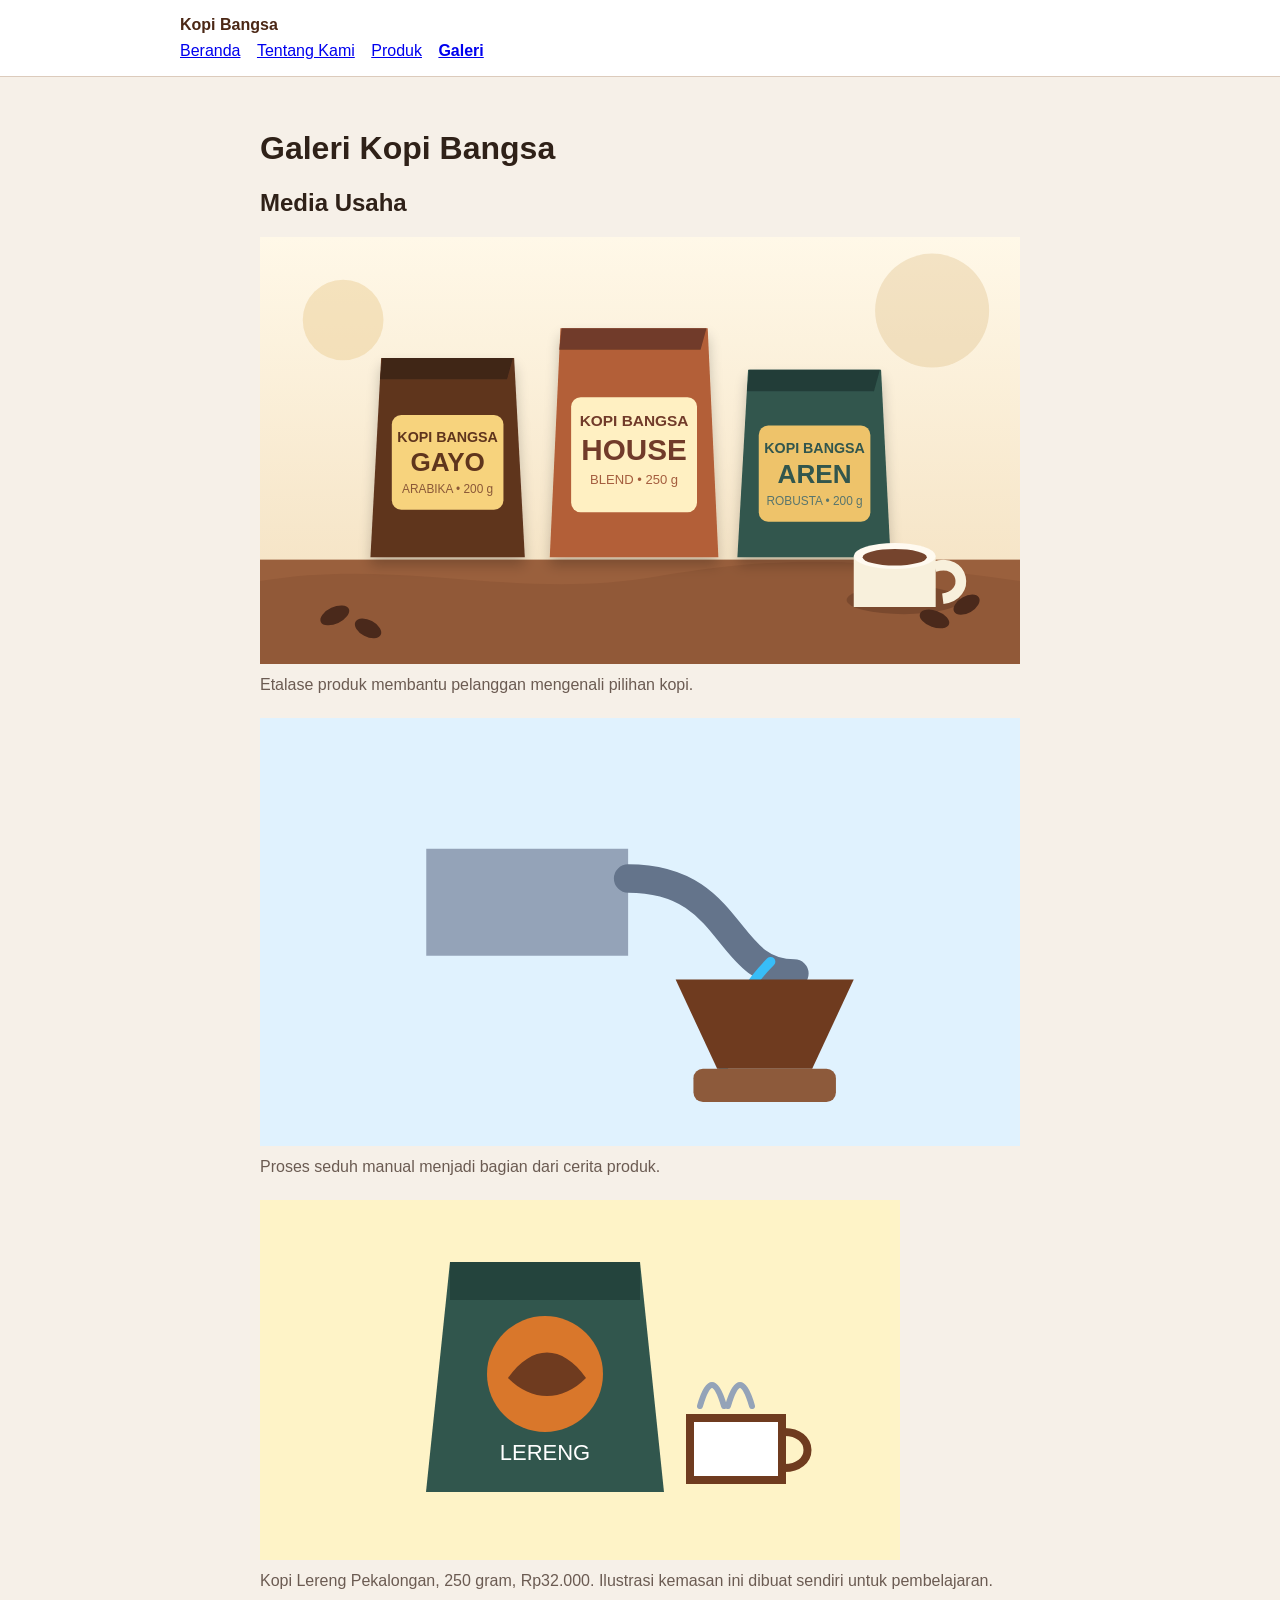
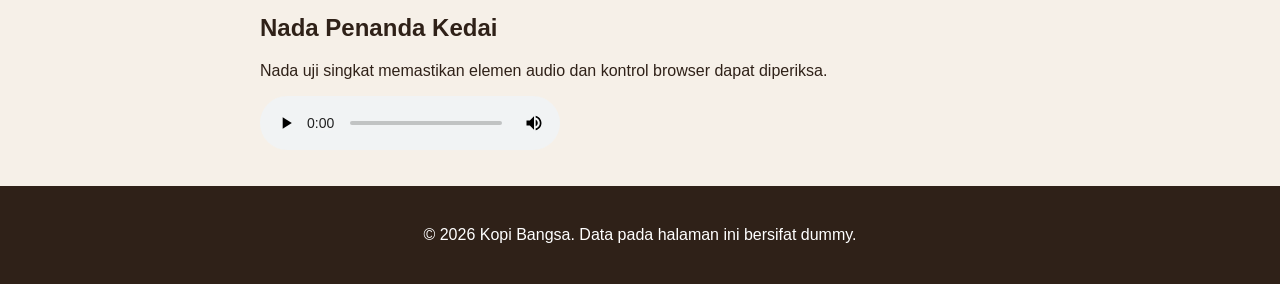
==== galeri.html @ 401be5bc "fix: rapikan lokasi halaman galeri" ====
<!doctype html>
<html lang="id">
  <head>
    <meta charset="utf-8" />
    <meta name="viewport" content="width=device-width, initial-scale=1" />
    <title>Galeri Kopi Bangsa - Website UMKM</title>
    <link rel="stylesheet" href="css/style.css" />
  </head>
  <body>
    <a class="skip-link" href="#konten">Lewati ke konten utama</a>
    <header class="site-header">
      <nav class="nav" aria-label="Navigasi utama">
        <a class="brand" href="index.html">Kopi Bangsa</a>
        <ul>
          <li><a href="index.html">Beranda</a></li>
          <li><a href="tentang.html">Tentang Kami</a></li>
          <li><a href="produk.html">Produk</a></li>
          <li><a aria-current="page" href="galeri.html">Galeri</a></li>
        </ul>
      </nav>
    </header>
    <main id="konten" class="page">
      <h1>Galeri Kopi Bangsa</h1>
      <section aria-labelledby="media-title">
        <h2 id="media-title">Media Usaha</h2>
        <div class="gallery-list">
          <figure class="media-card">
            <img src="assets/images/etalase-kopi.svg" alt="Etalase Kopi Bangsa berisi kemasan kopi lokal" />
            <figcaption>Etalase produk membantu pelanggan mengenali pilihan kopi.</figcaption>
          </figure>
          <figure class="media-card">
            <img src="assets/images/proses-seduh.svg" alt="Barista menuang air panas ke dripper kopi" />
            <figcaption>Proses seduh manual menjadi bagian dari cerita produk.</figcaption>
          </figure>
          <figure class="media-card">
            <img src="assets/images/produk-kopi-640.svg" srcset="assets/images/produk-kopi-640.svg 640w, assets/images/produk-kopi-960.svg 960w" sizes="(max-width: 700px) 100vw, 640px" alt="Kemasan Kopi Lereng Pekalongan berwarna hijau di samping cangkir seduh" />
            <figcaption>Kopi Lereng Pekalongan, 250 gram, Rp32.000. Ilustrasi kemasan ini dibuat sendiri untuk pembelajaran.</figcaption>
          </figure>
        </div>
      </section>
      <section aria-labelledby="audio-title">
        <h2 id="audio-title">Nada Penanda Kedai</h2>
        <p id="audio-note">Nada uji singkat memastikan elemen audio dan kontrol browser dapat diperiksa.</p>
        <audio controls aria-describedby="audio-note" src="[data-uri]">
          Browser Anda tidak mendukung pemutar audio.
        </audio>
      </section>
    </main>
    <footer class="site-footer">
      <p>&copy; 2026 Kopi Bangsa. Data pada halaman ini bersifat dummy.</p>
    </footer>
  </body>
</html>
---- css/style.css ----
body {
    margin: 0;
    color: #2f2118;
    background: #f6f0e8;
    font-family: Arial, sans-serif;
}

.page {
    max-width: 760px;
    margin: 0 auto;
    padding: 32px 20px;
}

.hero {
    padding: 36px;
    color: white;
    background: #6f3b1f;
    border-radius: 24px;
}

.hero img {
    display: block;
    width: 100%;
    margin-top: 24px;
}

.eyebrow {
    margin: 0 0 8px;
    letter-spacing: 0.14em;
    text-transform: uppercase;
}

.product-list {
    padding: 0;
}

.product-card {
    margin: 16px 0;
    padding: 20px;
    background: #fff;
    border-left: 5px solid #d9772b;
}

.price {
    font-weight: 700;
}

.business-info {
    margin-top: 28px;
    padding: 24px;
    background: #fff;
    border-left: 5px solid #d9772b;
}

.contact-info {
    margin-top: 28px;
    padding: 24px;
    background: #fff;
    border-left: 5px solid #31564d;
}

.contact-info address {
    line-height: 1.6;
    font-style: normal;
}

button {
    padding: 12px 18px;
    color: #2f2118;
    font-weight: 700;
    cursor: pointer;
    background: #ffd166;
    border: 0;
    border-radius: 999px;
}

.skip-link {
    position: absolute;
    left: -9999px;
    padding: 8px 12px;
    color: white;
    background: #2f2118;
}

.skip-link:focus {
    top: 8px;
    left: 8px;
}

.site-header {
    padding: 16px 20px;
    background: white;
    border-bottom: 1px solid #dccbbc;
}

.nav {
    max-width: 920px;
    margin: 0 auto;
}

.brand {
    display: inline-block;
    margin-bottom: 8px;
    color: #4b2715;
    font-weight: 800;
    text-decoration: none;
}

.nav ul {
    padding: 0;
    margin: 0;
    list-style: none;
}

.nav li {
    display: inline-block;
    margin-right: 12px;
}

.nav a[aria-current="page"] {
    font-weight: 800;
}

a:focus-visible,
button:focus-visible {
    outline: 3px solid #2563eb;
    outline-offset: 3px;
}

.site-footer {
    padding: 24px 20px;
    color: white;
    text-align: center;
    background: #2f2118;
}

img {
    max-width: 100%;
    height: auto;
}

figure {
    margin: 0 0 24px;
}

figcaption {
    margin-top: 8px;
    color: #6b5b52;
}

table {
    width: 100%;
    border-collapse: collapse;
}

caption {
    margin-bottom: 8px;
    font-weight: 700;
    text-align: left;
}

th,
td {
    padding: 10px;
    text-align: left;
    border: 1px solid #dccbbc;
}
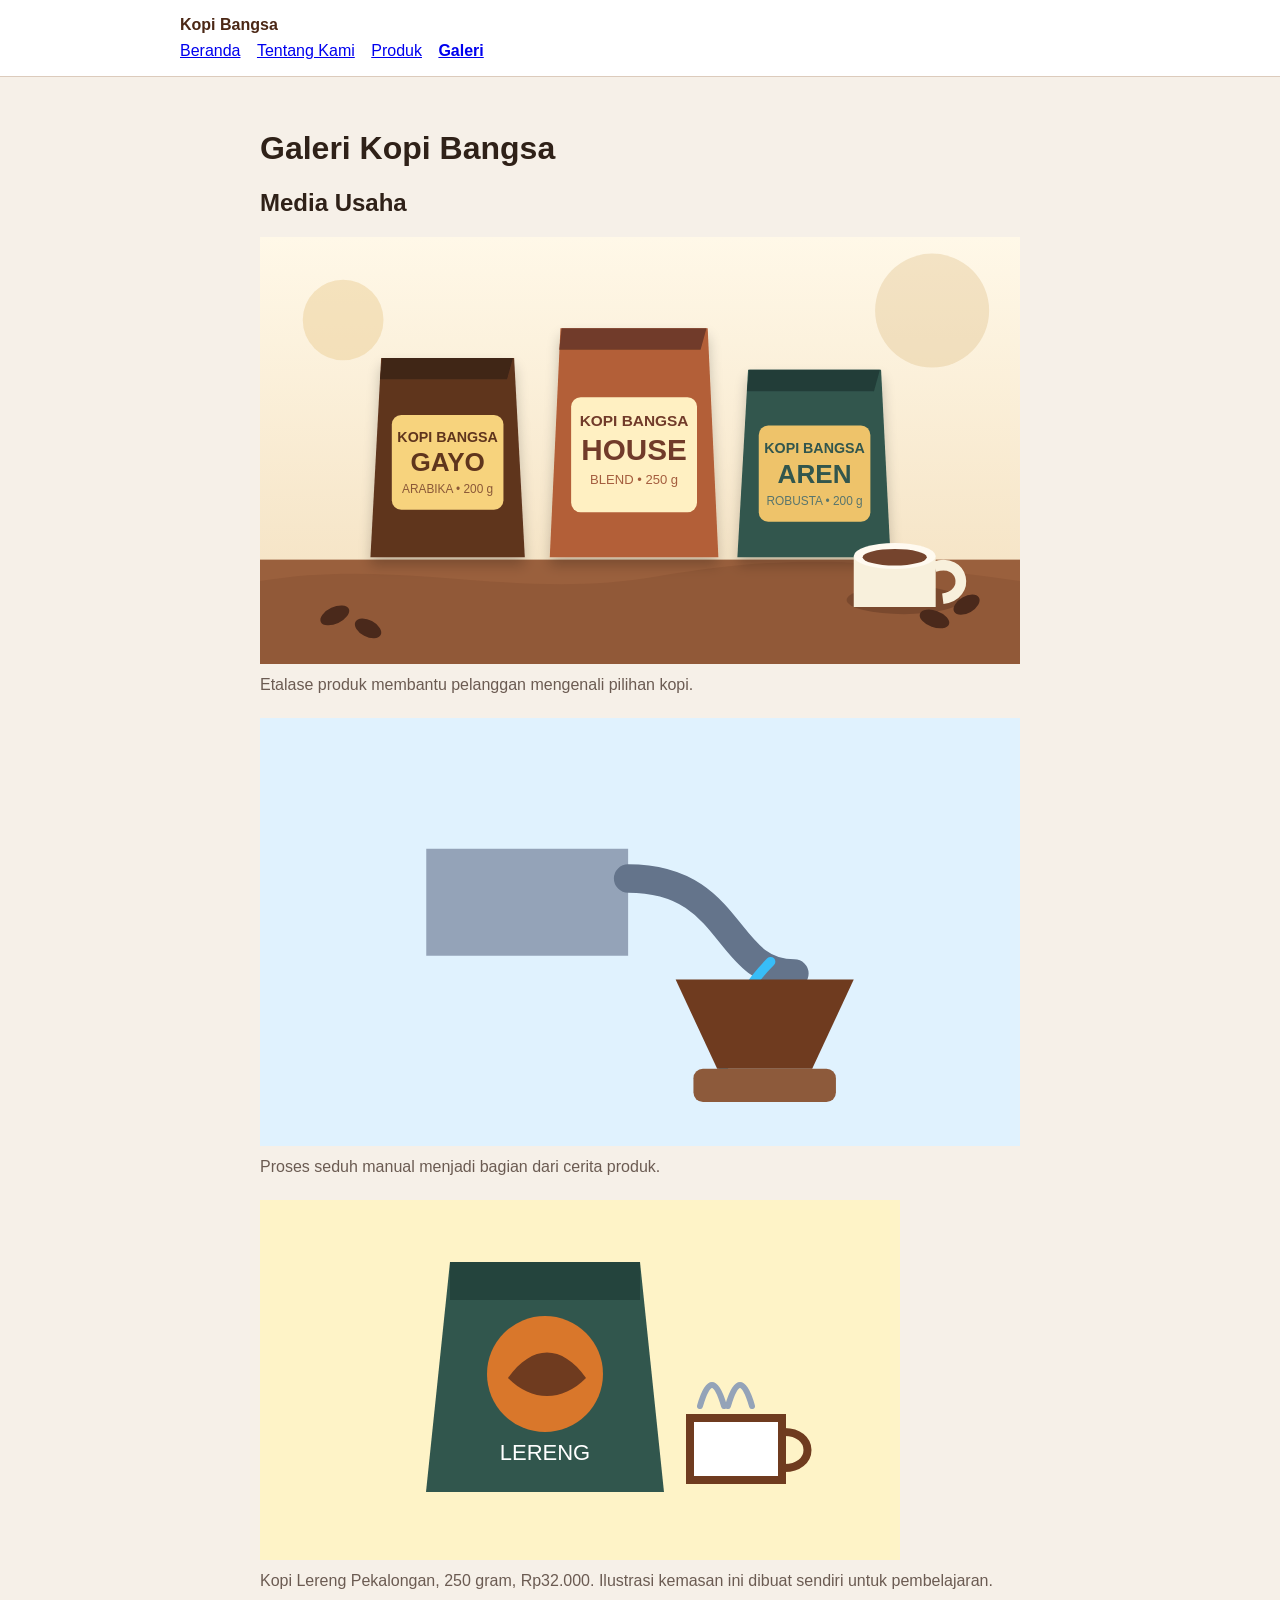
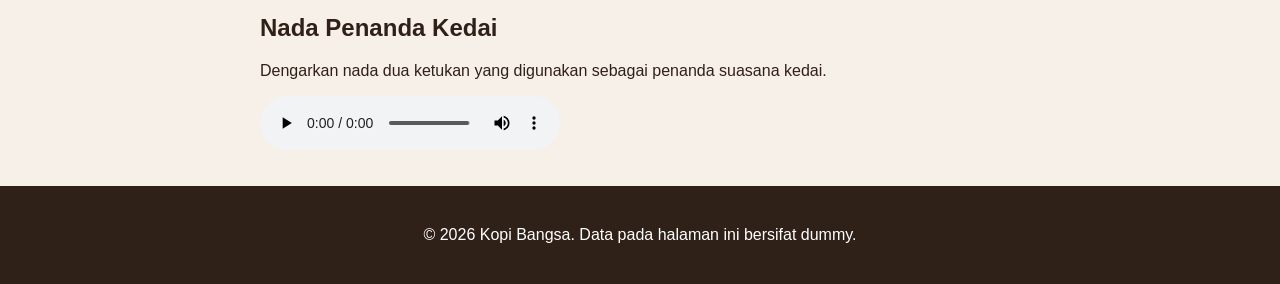
==== commit f5123231: "feat: tambah audio penanda kedai" ====
--- a/galeri.html
+++ b/galeri.html
@@ -40,8 +40,8 @@
       </section>
       <section aria-labelledby="audio-title">
         <h2 id="audio-title">Nada Penanda Kedai</h2>
-        <p id="audio-note">Nada uji singkat memastikan elemen audio dan kontrol browser dapat diperiksa.</p>
-        <audio controls aria-describedby="audio-note" src="[data-uri]">
+        <p id="audio-note">Dengarkan nada dua ketukan yang digunakan sebagai penanda suasana kedai.</p>
+        <audio controls aria-describedby="audio-note" src="assets/audio/penanda-kedai.wav">
           Browser Anda tidak mendukung pemutar audio.
         </audio>
       </section>
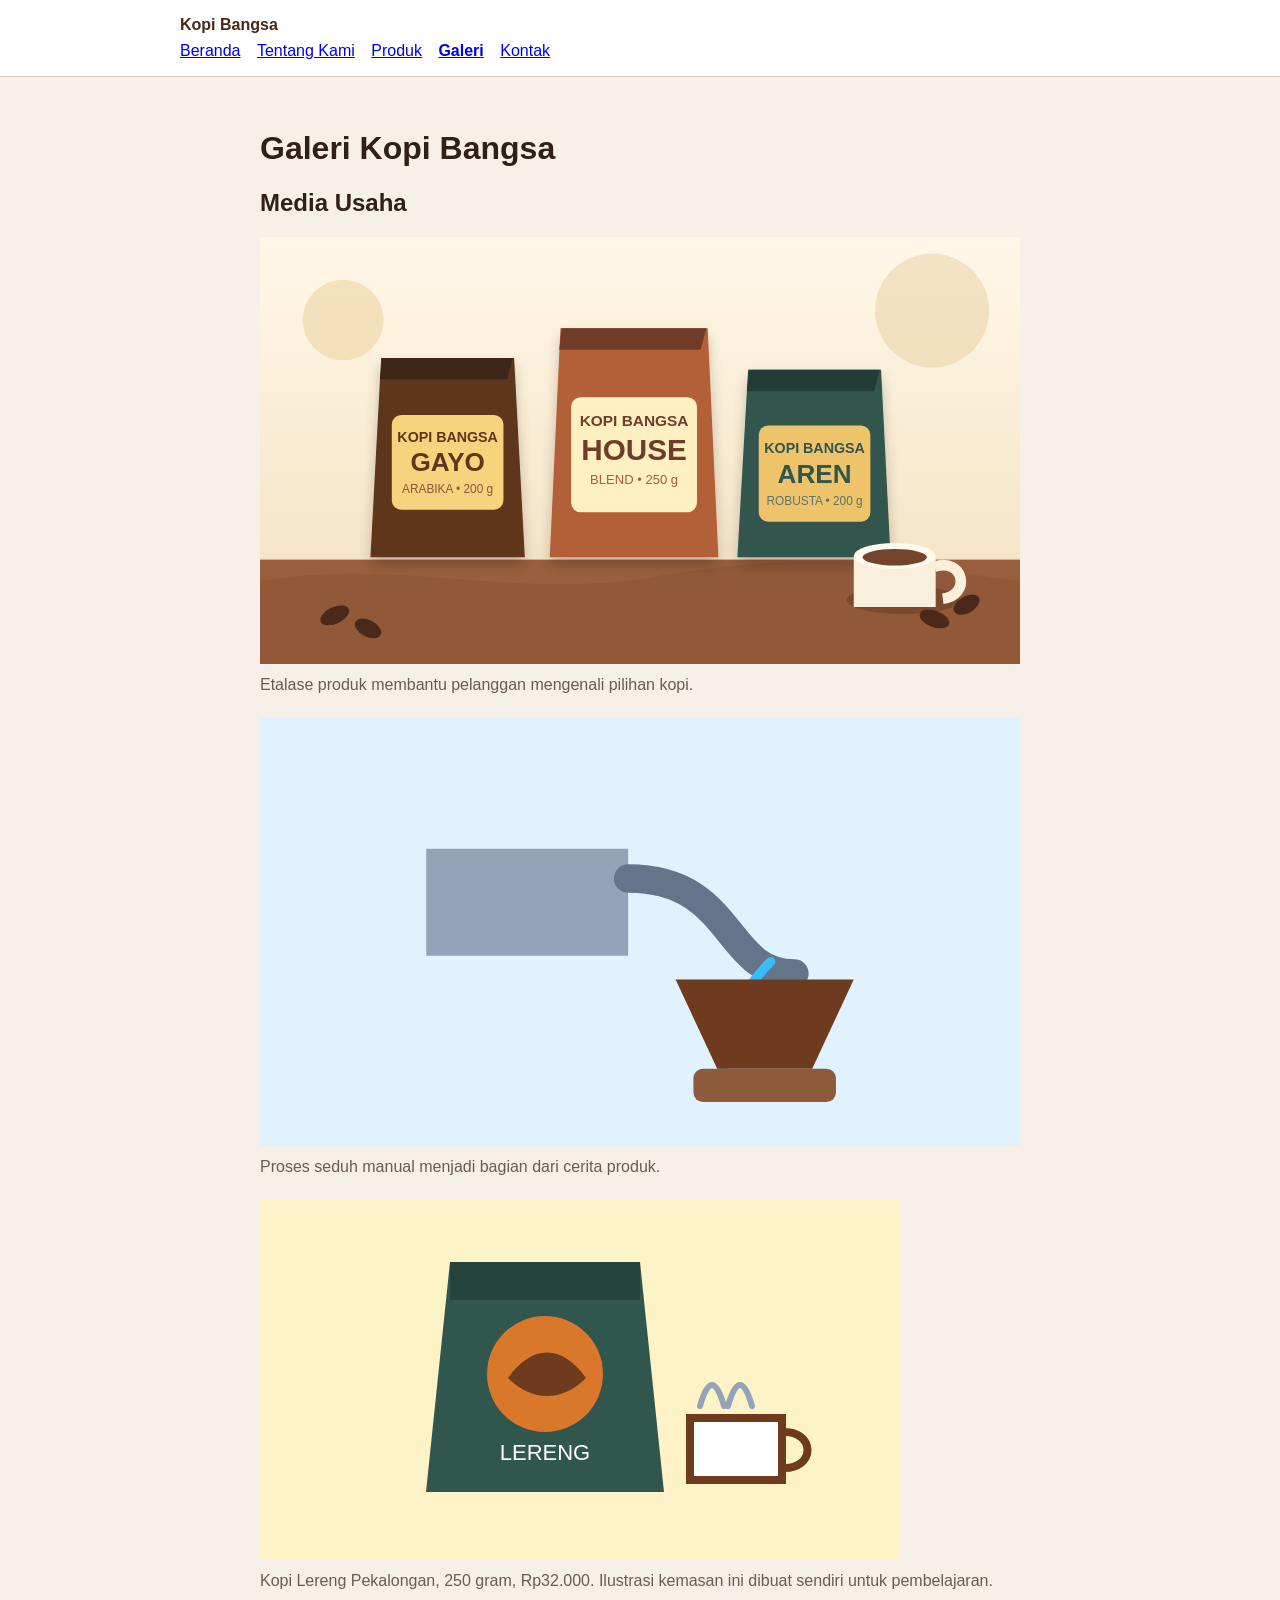
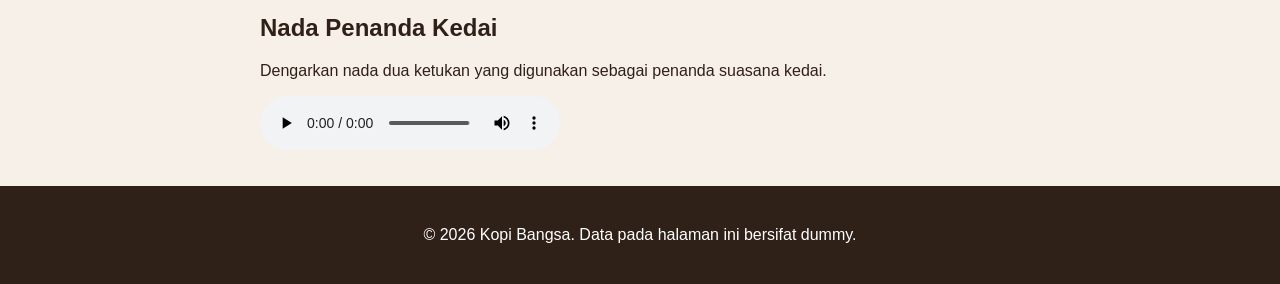
==== commit 1a8dd398: "feat: tambah form kontak aksesibel dan preview" ====
--- a/galeri.html
+++ b/galeri.html
@@ -16,6 +16,7 @@
           <li><a href="tentang.html">Tentang Kami</a></li>
           <li><a href="produk.html">Produk</a></li>
           <li><a aria-current="page" href="galeri.html">Galeri</a></li>
+          <li><a href="kontak.html">Kontak</a></li>
         </ul>
       </nav>
     </header>
--- a/css/style.css
+++ b/css/style.css
@@ -127,6 +127,13 @@
     outline-offset: 3px;
 }
 
+input:focus-visible,
+select:focus-visible,
+textarea:focus-visible {
+    outline: 3px solid #2563eb;
+    outline-offset: 3px;
+}
+
 .site-footer {
     padding: 24px 20px;
     color: white;
@@ -165,3 +172,41 @@
     text-align: left;
     border: 1px solid #dccbbc;
 }
+
+.field {
+    margin-bottom: 16px;
+}
+
+.field label {
+    display: block;
+    margin-bottom: 6px;
+}
+
+.field input,
+.field select,
+.field textarea {
+    box-sizing: border-box;
+    max-width: 100%;
+}
+
+.field input:not([type="radio"]),
+.field select,
+.field textarea {
+    width: 100%;
+}
+
+fieldset {
+    margin: 0 0 16px;
+}
+
+fieldset label {
+    display: block;
+    margin: 8px 0;
+}
+
+#preview-form {
+    padding: 16px;
+    white-space: pre-wrap;
+    background: white;
+    border: 1px solid #dccbbc;
+}
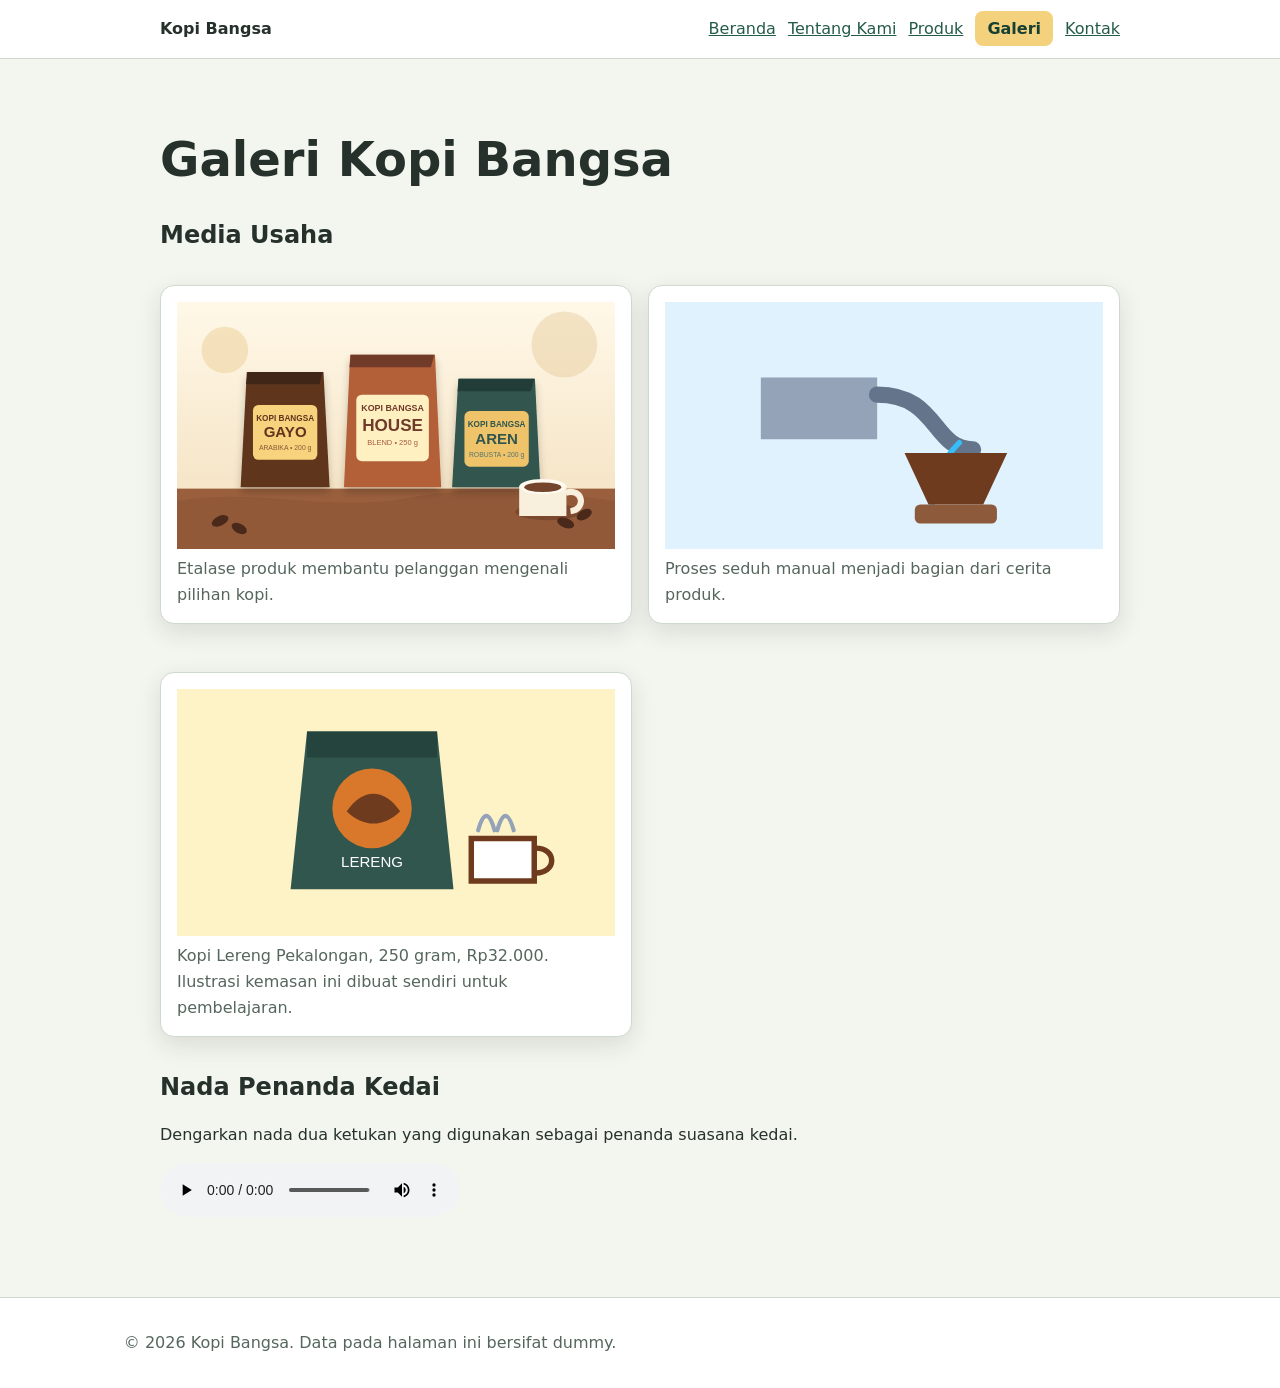
==== commit a0b0e6b2: "feat: bangun layout flexbox dan grid" ====
--- a/galeri.html
+++ b/galeri.html
@@ -24,7 +24,7 @@
       <h1>Galeri Kopi Bangsa</h1>
       <section aria-labelledby="media-title">
         <h2 id="media-title">Media Usaha</h2>
-        <div class="gallery-list">
+        <div class="gallery-grid">
           <figure class="media-card">
             <img src="assets/images/etalase-kopi.svg" alt="Etalase Kopi Bangsa berisi kemasan kopi lokal" />
             <figcaption>Etalase produk membantu pelanggan mengenali pilihan kopi.</figcaption>
--- a/css/style.css
+++ b/css/style.css
@@ -1,212 +1,422 @@
+:root {
+    --color-primary: #245b4a;
+    --color-primary-strong: #173f34;
+    --color-text: #26312c;
+    --color-muted: #55665d;
+    --color-surface: #ffffff;
+    --color-surface-soft: #f2f6ef;
+    --color-border: #ced9cf;
+    --color-focus: #a33b16;
+    --color-accent: #d46a3c;
+    --color-accent-secondary: #356b58;
+    --color-selected-surface: #e7f2e8;
+    --color-highlight: #f4d27d;
+    --color-highlight-hover: #ecc05e;
+    --color-success: #17613e;
+    --color-success-soft: #e7f2e9;
+    --space-1: 0.5rem;
+    --space-2: 0.75rem;
+    --space-3: 1rem;
+    --space-4: 1.5rem;
+    --space-5: 2rem;
+    --space-6: 2.5rem;
+    --radius-sm: 0.5rem;
+    --radius-md: 0.875rem;
+    --radius-lg: 1.25rem;
+    --radius-xl: 1.75rem;
+    --radius-card: 1rem;
+    --radius-feature: 1.5rem;
+    --shadow-card: 0 0.5rem 1.5rem rgb(48 35 30 / 0.12);
+}
+
+*,
+*::before,
+*::after {
+    box-sizing: border-box;
+}
+
+html {
+    color-scheme: light;
+}
+
 body {
     margin: 0;
-    color: #2f2118;
-    background: #f6f0e8;
-    font-family: Arial, sans-serif;
-}
-
-.page {
-    max-width: 760px;
-    margin: 0 auto;
-    padding: 32px 20px;
-}
-
-.hero {
-    padding: 36px;
-    color: white;
-    background: #6f3b1f;
-    border-radius: 24px;
-}
-
-.hero img {
-    display: block;
-    width: 100%;
-    margin-top: 24px;
-}
-
-.eyebrow {
-    margin: 0 0 8px;
-    letter-spacing: 0.14em;
-    text-transform: uppercase;
-}
-
-.product-list {
-    padding: 0;
-}
-
-.product-card {
-    margin: 16px 0;
-    padding: 20px;
-    background: #fff;
-    border-left: 5px solid #d9772b;
-}
-
-.price {
-    font-weight: 700;
-}
-
-.business-info {
-    margin-top: 28px;
-    padding: 24px;
-    background: #fff;
-    border-left: 5px solid #d9772b;
-}
-
-.contact-info {
-    margin-top: 28px;
-    padding: 24px;
-    background: #fff;
-    border-left: 5px solid #31564d;
-}
-
-.contact-info address {
+    color: var(--color-text);
+    background: var(--color-surface-soft);
+    font-family: system-ui, -apple-system, BlinkMacSystemFont, "Segoe UI", sans-serif;
+    font-size: 1rem;
     line-height: 1.6;
-    font-style: normal;
-}
-
-button {
-    padding: 12px 18px;
-    color: #2f2118;
-    font-weight: 700;
-    cursor: pointer;
-    background: #ffd166;
-    border: 0;
-    border-radius: 999px;
+}
+
+img {
+    max-width: 100%;
+    height: auto;
+}
+
+a {
+    color: var(--color-primary);
+}
+
+a:hover {
+    color: var(--color-primary-strong);
+}
+
+:focus-visible {
+    outline: 3px solid var(--color-focus);
+    outline-offset: 3px;
 }
 
 .skip-link {
     position: absolute;
-    left: -9999px;
-    padding: 8px 12px;
-    color: white;
-    background: #2f2118;
+    top: -5rem;
+    left: var(--space-3);
+    padding: var(--space-2) var(--space-3);
+    color: var(--color-surface);
+    background: var(--color-text);
 }
 
 .skip-link:focus {
-    top: 8px;
-    left: 8px;
-}
-
-.site-header {
-    padding: 16px 20px;
-    background: white;
-    border-bottom: 1px solid #dccbbc;
+    top: var(--space-3);
+}
+
+.site-header,
+.site-footer {
+    padding: var(--space-3) var(--space-4);
+    background: var(--color-surface);
+    border-bottom: 1px solid var(--color-border);
+}
+
+.site-footer {
+    margin-top: var(--space-5);
+    color: var(--color-muted);
+    text-align: center;
+    border-top: 1px solid var(--color-border);
+    border-bottom: 0;
+}
+
+.nav,
+.page {
+    width: min(100% - 2rem, 60rem);
+    margin-inline: auto;
 }
 
 .nav {
-    max-width: 920px;
-    margin: 0 auto;
+    display: flex;
+    gap: var(--space-3);
+    align-items: center;
+    justify-content: space-between;
+    flex-wrap: wrap;
 }
 
 .brand {
     display: inline-block;
-    margin-bottom: 8px;
-    color: #4b2715;
+    margin-bottom: 0;
+    color: var(--color-text);
     font-weight: 800;
     text-decoration: none;
 }
 
 .nav ul {
+    display: flex;
+    gap: var(--space-2);
+    flex-wrap: wrap;
     padding: 0;
     margin: 0;
     list-style: none;
 }
 
 .nav li {
+    margin: 0;
+}
+
+.nav a[aria-current="page"] {
+    padding: var(--space-1) var(--space-2);
+    color: var(--color-primary-strong);
+    font-weight: 700;
+    text-decoration: none;
+    background: var(--color-highlight);
+    border-radius: var(--radius-sm);
+}
+
+.page {
+    padding-block: var(--space-6);
+}
+
+.hero {
+    padding: var(--space-6);
+    color: var(--color-surface);
+    background: var(--color-primary);
+    border-radius: var(--radius-feature);
+}
+
+h1,
+h2,
+h3 {
+    line-height: 1.2;
+    text-wrap: balance;
+}
+
+h1 {
+    font-size: clamp(2rem, 6vw, 3rem);
+}
+
+p,
+li {
+    max-width: 68ch;
+}
+
+.eyebrow {
+    color: var(--color-primary);
+    font-weight: 800;
+    letter-spacing: 0.08em;
+    text-transform: uppercase;
+}
+
+.hero .eyebrow {
+    color: var(--color-highlight);
+}
+
+.price {
+    color: var(--color-primary-strong);
+    font-weight: 800;
+}
+
+button,
+.button {
     display: inline-block;
-    margin-right: 12px;
-}
-
-.nav a[aria-current="page"] {
+    padding: var(--space-2) var(--space-3);
+    color: var(--color-surface);
+    font: inherit;
+    font-weight: 700;
+    text-decoration: none;
+    cursor: pointer;
+    background: var(--color-primary);
+    border: 0;
+    border-radius: var(--radius-sm);
+}
+
+button:hover,
+.button:hover {
+    color: var(--color-surface);
+    background: var(--color-primary-strong);
+}
+
+.hero button {
+    color: var(--color-text);
+    background: var(--color-highlight);
+}
+
+.hero button:hover {
+    color: var(--color-text);
+    background: var(--color-highlight-hover);
+}
+
+.product-card,
+.media-card,
+.business-info,
+.contact-info,
+table,
+form {
+    margin-block: var(--space-3);
+    padding: var(--space-3);
+    background: var(--color-surface);
+    border: 1px solid var(--color-border);
+    border-radius: var(--radius-md);
+    box-shadow: var(--shadow-card);
+}
+
+.product-card {
+    position: relative;
+    display: flex;
+    flex-direction: column;
+    border-radius: var(--radius-card);
+    border-left: 5px solid var(--color-accent);
+}
+
+.product-badge {
+    position: absolute;
+    inset-block-start: var(--space-2);
+    inset-inline-end: var(--space-2);
+    align-self: flex-start;
+    padding: 0.25rem var(--space-2);
+    color: var(--color-primary-strong);
+    font-size: 0.875rem;
     font-weight: 800;
-}
-
-a:focus-visible,
-button:focus-visible {
-    outline: 3px solid #2563eb;
-    outline-offset: 3px;
-}
-
-input:focus-visible,
-select:focus-visible,
-textarea:focus-visible {
-    outline: 3px solid #2563eb;
-    outline-offset: 3px;
-}
-
-.site-footer {
-    padding: 24px 20px;
-    color: white;
-    text-align: center;
-    background: #2f2118;
-}
-
-img {
-    max-width: 100%;
-    height: auto;
+    background: #fef3c7;
+    border-radius: 999px;
+}
+
+.card-actions {
+    display: flex;
+    gap: var(--space-2);
+    align-items: center;
+    flex-wrap: wrap;
+    margin-top: auto;
+}
+
+.hero {
+    display: grid;
+    grid-template-columns: 1.2fr 0.8fr;
+    gap: var(--space-4);
+    align-items: center;
+}
+
+.hero-image {
+    width: 100%;
+    border-radius: var(--radius-md);
+}
+
+.product-grid,
+.gallery-grid {
+    display: grid;
+    grid-template-columns: repeat(3, minmax(0, 1fr));
+    gap: var(--space-3);
+}
+
+.gallery-grid {
+    grid-template-columns: repeat(2, minmax(0, 1fr));
+}
+
+.business-info {
+    border-left: 5px solid var(--color-accent);
+}
+
+.contact-info {
+    border-left: 5px solid var(--color-accent-secondary);
+}
+
+.contact-info address {
+    font-style: normal;
 }
 
 figure {
-    margin: 0 0 24px;
-}
-
-figcaption {
-    margin-top: 8px;
-    color: #6b5b52;
+    margin-inline: 0;
+}
+
+figcaption,
+caption {
+    color: var(--color-muted);
 }
 
 table {
     width: 100%;
     border-collapse: collapse;
+    border-radius: 0;
 }
 
 caption {
-    margin-bottom: 8px;
+    margin-bottom: var(--space-2);
     font-weight: 700;
     text-align: left;
 }
 
 th,
 td {
-    padding: 10px;
+    padding: var(--space-2);
     text-align: left;
-    border: 1px solid #dccbbc;
+    border: 1px solid var(--color-border);
+}
+
+th {
+    background: var(--color-surface-soft);
 }
 
 .field {
-    margin-bottom: 16px;
-}
-
-.field label {
+    margin-bottom: var(--space-3);
+}
+
+.field label,
+legend {
     display: block;
-    margin-bottom: 6px;
+    margin-bottom: var(--space-1);
+    font-weight: 700;
 }
 
 .field input,
 .field select,
 .field textarea {
-    box-sizing: border-box;
-    max-width: 100%;
-}
-
-.field input:not([type="radio"]),
-.field select,
-.field textarea {
     width: 100%;
+    padding: var(--space-2);
+    color: inherit;
+    font: inherit;
+    background: var(--color-surface);
+    border: 1px solid var(--color-border);
+    border-radius: var(--radius-sm);
+}
+
+.field input[type="radio"],
+.field input[type="checkbox"] {
+    width: auto;
 }
 
 fieldset {
-    margin: 0 0 16px;
+    margin: 0 0 var(--space-3);
+    padding: var(--space-3);
+    border: 1px solid var(--color-border);
+    border-radius: var(--radius-sm);
 }
 
 fieldset label {
     display: block;
-    margin: 8px 0;
+    margin: var(--space-2) 0;
+}
+
+audio {
+    max-width: 100%;
+}
+
+.time-options {
+    background: var(--color-surface-soft);
+}
+
+.time-option {
+    padding: var(--space-2);
+    cursor: pointer;
+    background: var(--color-surface);
+    border: 1px solid var(--color-border);
+    border-radius: var(--radius-sm);
+}
+
+.time-option-list {
+    display: flex;
+    flex-wrap: wrap;
+    align-items: stretch;
+    gap: var(--space-2);
+}
+
+.time-option input {
+    accent-color: var(--color-accent-secondary);
+}
+
+.time-option-copy strong,
+.time-option-copy small {
+    display: block;
+}
+
+.time-option-copy small {
+    color: var(--color-muted);
+}
+
+.time-option:has(input:checked) {
+    background: var(--color-selected-surface);
+    border-color: var(--color-accent-secondary);
+    box-shadow: inset 0 0 0 1px var(--color-accent-secondary);
+}
+
+.time-option:focus-within {
+    outline: 3px solid var(--color-focus);
+    outline-offset: 3px;
 }
 
 #preview-form {
-    padding: 16px;
+    padding: var(--space-3);
     white-space: pre-wrap;
-    background: white;
-    border: 1px solid #dccbbc;
-}
+    background: var(--color-surface);
+    border: 1px solid var(--color-border);
+    border-radius: var(--radius-sm);
+}
+
+#preview-form.status-success {
+    background: var(--color-success-soft);
+    border-left: 4px solid var(--color-success);
+}
